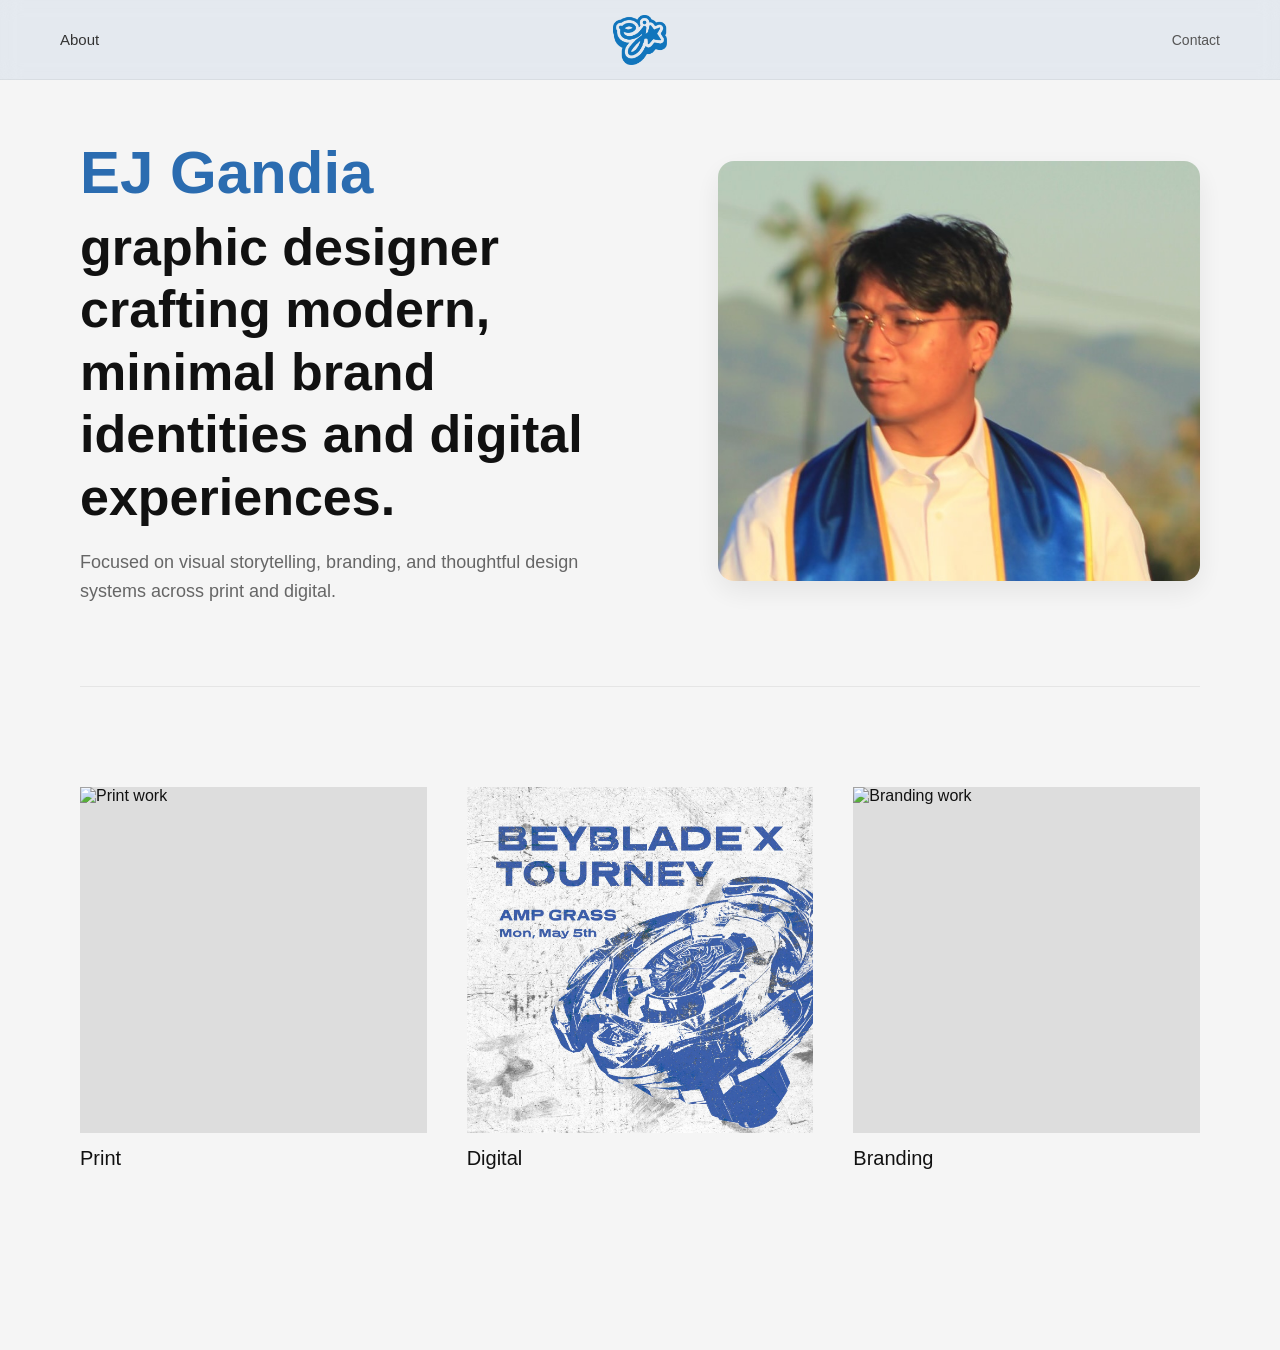
==== index.html @ d2f7ffe6 "Update index.html" ====
<!DOCTYPE html>
<html lang="en">
<head>
  <meta charset="UTF-8" />
  <meta name="viewport" content="width=device-width, initial-scale=1.0"/>
  <title>EJ Gandia</title>
  <link rel="stylesheet" href="styles.css"/>
  <link rel="shortcut icon" type="image/x-icon" href="ejfaviconblue.png">
</head>
<body>

<!-- TOPNAV -->
<header class="topnav">
  <nav class="nav-left">
<a href="about.html">About</a>
  </nav>

  <div class="nav-center">
    <a href="index.html" class="logo-link">
      <img src="images/logo.png" class="logo">
    </a>
  </div>

  <nav class="nav-right">
    <a href="#contact">Contact</a>
  </nav>
</header>

<!-- MAIN GRID -->
<main class="main">

<section class="hero">
  <div class="hero-grid">

    <!-- LEFT: TEXT -->
    <div class="hero-text">
 <h1>
  <span class="hero-name">EJ Gandia</span> graphic designer crafting modern,
  minimal brand identities and digital experiences.
</h1>

      <p>
        Focused on visual storytelling, branding, and thoughtful design systems
        across print and digital.
      </p>
    </div>

    <!-- RIGHT: IMAGE -->
    <div class="hero-image">
      <img src="images/profile.jpg" alt="EJ Gandia portrait">
    </div>

  </div>
</section> <!-- END HERO -->

<section class="categories">

  <div class="category">
    <div class="category-img">
      <img src="images/EJBsns.png" alt="Print work">
    </div>
    <h2>Print</h2>
  </div>

 <div class="category digital">
    <div class="category-img">
      <img src="images/bbxtourney5.jpg" alt="Digital work">
    </div>
    <h2>Digital</h2>
  </div>

  <div class="category">
    <div class="category-img">
      <img src="images/branding.JPG" alt="Branding work">
    </div>
    <h2>Branding</h2>
  </div>

</section>
  

</div>
  
</main>

</body>
</html>
---- styles.css ----
* {
  margin: 0;
  padding: 0;
  box-sizing: border-box;
  font-family: Helvetica, Arial, sans-serif;
}

body {
  background: #f5f5f5;
  color: #111;
}

/* TOP NAV */
.topnav {
  position: fixed;
  top: 0;
  left: 0;
  width: 100%;
  height: 80px;
  padding: 0 60px;

  display: grid;
  grid-template-columns: 1fr auto 1fr;
  align-items: center;

  background: rgba(43, 108, 176, 0.08); /* super light version of your blue */
  backdrop-filter: blur(10px);
  border-bottom: 1px solid rgba(0,0,0,0.05);
  z-index: 1000;
}

/* LEFT */
.nav-left {
  justify-self: start;
}

/* CENTER LOGO */
.nav-center {
  justify-self: center;
}

.logo {
  height: 55px;
}

/* RIGHT */
.nav-right {
  justify-self: end;
}

.nav-left a,
.nav-right a {
  text-decoration: none;
  font-size: 15px;
  font-weight: 500;
  color: #333;
}

.nav-left a:hover,
.nav-right a:hover {
  color: #2b6cb0;
}

/* LOGO */
.logo {
  height: 50px;   /* bigger logo */
  width: auto;
}

.logo-link {
  display: flex;
  align-items: center;
}

/* NAV LINKS */
.nav-right a {
  margin-left: 40px;
  text-decoration: none;
  font-size: 14px;
  color: #555;
  transition: color 0.2s ease;
}

.nav-right a:hover {
  color: #000;
}

/* HERO SECTION */
.hero {
  padding-bottom: 80px;
  border-bottom: 1px solid #e5e5e5;

  opacity: 0;
  transform: translateY(20px);
  animation: fadeIn 0.8s ease forwards;
}

@keyframes fadeIn {
  from { opacity: 0; transform: translateY(10px); }
  to { opacity: 1; transform: translateY(0); }
}

.hero-grid {
  display: grid;
  grid-template-columns: 1.2fr 1fr;
  gap: 60px;
  align-items: center;
}

.hero-inner {
  max-width: 900px;
}

.hero-name {
  display: block;
  font-size: 60px;
  font-weight: 600;
  color: #2b6cb0;
  line-height: 1.1;
  margin-bottom: 10px;
}

/* BIG STATEMENT TEXT */
.hero h1 {
  font-size: 52px;
  font-weight: 700;
  line-height: 1.2;
  margin-bottom: 20px;
}

/* SUPPORTING TEXT */
.hero p {
  font-size: 18px;
  color: #666;
  line-height: 1.6;
  max-width: 500px;
}

/* IMAGE */
.hero-image img {
  width: 100%;
  opacity: 0.95;
  height: 420px;

  object-fit: cover;

  /* 👇 improved framing */
  object-position: 60% 35%;

  border-radius: 16px;
  box-shadow: 0 10px 30px rgba(0,0,0,0.08);
}

.category h2 {
  transition: transform 0.3s ease;
}

.category:hover h2 {
  transform: translateX(6px);
}

.category a {
  text-decoration: none;
  color: inherit;
  display: block;
}

/* MAIN */
.main {
  margin-left: 0;        /* remove sidebar offset */
  padding: 140px 80px 100px;  /* push content below nav */
}

/* =========================
   CATEGORY BLOCKS
   ========================= */

.categories {
  margin: 100px 0 80px;
  display: grid;
  grid-template-columns: repeat(3, 1fr);
  gap: 40px;
}

/* EACH BLOCK */
.category {
  cursor: pointer;
}

/* IMAGE CONTAINER */
.category-img {
  width: 100%;
  aspect-ratio: 1 / 1;
  overflow: hidden;
  background: #ddd;
}

/* DIGITAL THUMBNAIL */
.digital .category-img {
  width: 100%;
  aspect-ratio: 1 / 1;
  overflow: hidden;
  background: #ddd;
}

.digital .category-img img {
  object-fit: cover;
  object-position: center top;
}

/* IMAGE */
.category-img img {
  width: 100%;
  height: 100%;
  object-fit: cover;
  transition: transform 0.5s ease;
}

/* HOVER EFFECT */
.category:hover img {
  transform: scale(1.08);
}

/* TITLE */
.category h2 {
  margin-top: 14px;
  font-size: 20px;
  font-weight: 500;
}

/* GRID (BIG CHANGE) */
.grid {
  display: grid;
  grid-template-columns: repeat(auto-fit, minmax(320px, 1fr));
  gap: 60px 40px; /* more breathing room */
}

/* CARD */
.card {
  cursor: pointer;
}

/* IMAGE */
.img-wrapper {
  width: 100%;
  aspect-ratio: 4 / 3;
  overflow: hidden;
  background: #ddd;
}

.img-wrapper img {
  width: 100%;
  height: 100%;
  object-fit: cover;
  transition: transform 0.4s ease;
}

/* HOVER */
.card:hover img {
  transform: scale(1.06);
}

/* TITLE */
.card h3 {
  margin-top: 14px;
  font-size: 18px;
  font-weight: 500;
  line-height: 1.4;
}

/* --- PROJECT PAGE IMPROVEMENTS --- */

.project-page {
  margin-left: 0;
}

.project-header {
  display: flex;
  justify-content: space-between;
  align-items: flex-start;
  gap: 40px;
  margin-bottom: 40px;
}

.project-header h1 {
  font-size: 40px;
  font-weight: 600;
}

.project-header p {
  max-width: 420px;
  font-size: 16px;
  color: #666;
  line-height: 1.6;
}

.hero-img {
  width: 100%;
  margin: 60px 0;
}

.thumbs {
  display: flex;
  gap: 12px;
  margin-bottom: 40px;
}

.thumbs img {
  width: 90px;
}

.section-title {
  margin-bottom: 25px;
  font-size: 20px;
}

.spread-grid {
  display: grid;
  grid-template-columns: repeat(auto-fit, minmax(220px, 1fr));
  gap: 20px;
}

.spread-grid img {
  width: 100%;
}


/* =========================
   ABOUT PAGE
   ========================= */

.about-page {
  padding-top: 120px;
}

.about-grid {
  display: grid;
  grid-template-columns: 1fr 1.2fr;
  gap: 60px;
  align-items: start;
}

/* IMAGE */
.about-image img {
  width: 100%;
  height: auto;
  border-radius: 16px;
  object-fit: cover;
}

/* TEXT */
.about-text h1 {
  font-size: 48px;
  margin-bottom: 20px;
}

.lead {
  font-size: 20px;
  color: #333;
  margin-bottom: 20px;
  line-height: 1.6;
}

.about-text p {
  font-size: 16px;
  color: #666;
  line-height: 1.7;
  margin-bottom: 16px;
}

/* LIST */
.about-text ul {
  margin-top: 10px;
  padding-left: 18px;
  color: #555;
}

.about-text li {
  margin-bottom: 6px;
}
/* =========================
   MOBILE RESPONSIVENESS
   ========================= */
@media (max-width: 768px) {

  .categories {
  grid-template-columns: 1fr;
  gap: 30px;
}

@media (min-width: 1400px) {
  .hero-image img {
    height: 460px;
    object-position: 60% 35%;
  }
}
  .hero-grid {
  display: grid;
  grid-template-columns: 1.2fr 0.8fr; /* slightly favors text */
  gap: 60px;
  align-items: center;  }

  .hero-text h1 {
    font-size: 36px;
  }

  .hero-image {
    order: -1; /* puts image above text on mobile */
  }

}

@media (max-width: 768px) {
  .about-grid {
    grid-template-columns: 1fr;
  }

  .about-text h1 {
    font-size: 36px;
  }
}
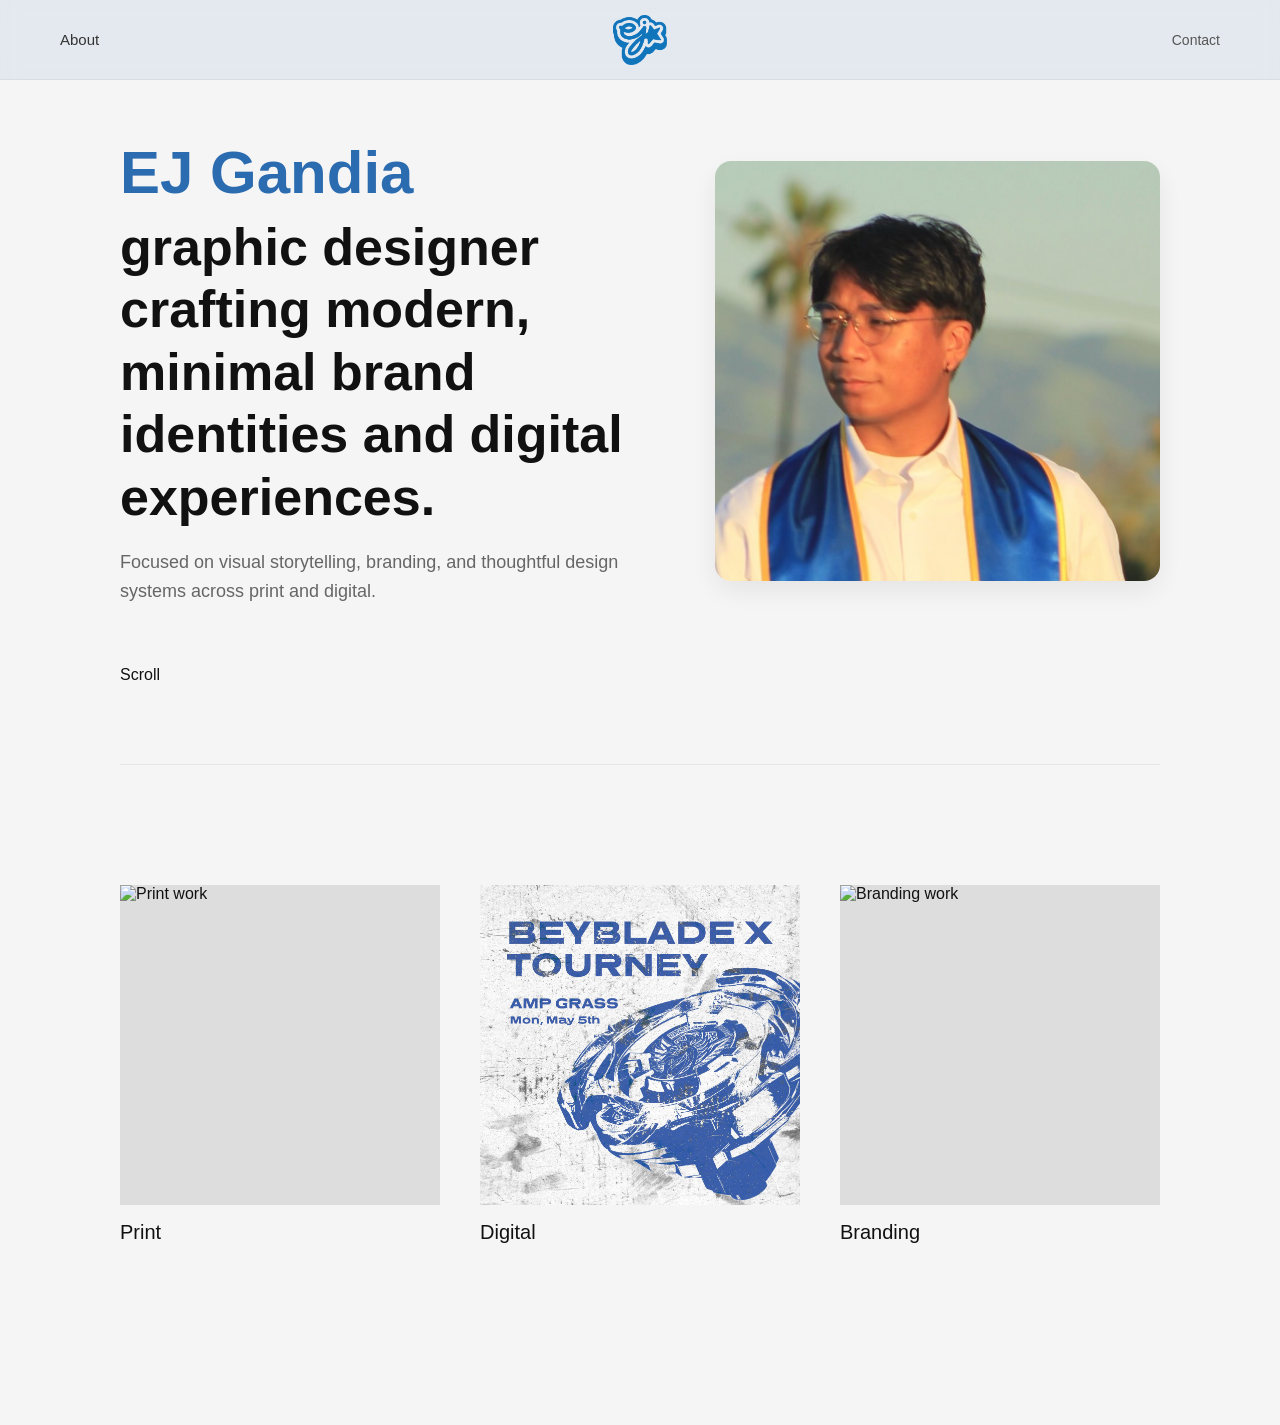
==== commit 740e6943: "Update index.html" ====
--- a/index.html
+++ b/index.html
@@ -22,7 +22,7 @@
   </div>
 
   <nav class="nav-right">
-    <a href="#contact">Contact</a>
+    <a href="contact.html">Contact</a>
   </nav>
 </header>
 
@@ -50,6 +50,11 @@
       <img src="images/profile.jpg" alt="EJ Gandia portrait">
     </div>
 
+<div class="scroll-indicator">
+  <span>Scroll</span>
+  <div class="scroll-line"></div>
+</div>
+    
   </div>
 </section> <!-- END HERO -->
 
--- a/styles.css
+++ b/styles.css
@@ -324,7 +324,58 @@
   width: 100%;
 }
 
-
+h1 {
+  font-size: 48px;
+  font-weight: 700;
+  line-height: 1.2;
+}
+
+h2 {
+  font-size: 28px;
+  font-weight: 600;
+  line-height: 1.3;
+}
+
+h3 {
+  font-size: 18px;
+  font-weight: 500;
+}
+
+p {
+  font-size: 16px;
+  line-height: 1.7;
+  color: #666;
+}
+
+.main {
+  padding: 140px 80px 100px;
+  max-width: 1200px;
+  margin: 0 auto;
+}
+
+.topnav a {
+  transition: color 0.2s ease;
+}
+
+.topnav a:hover {
+  color: #2b6cb0;
+}
+
+:root {
+  --accent: #2b6cb0;
+  --text: #111;
+  --muted: #666;
+  --border: rgba(0,0,0,0.08);
+}
+
+.hero-name,
+.contact-email {
+  color: var(--accent);
+}
+
+section {
+  margin-bottom: 120px;
+}
 /* =========================
    ABOUT PAGE
    ========================= */
@@ -368,6 +419,10 @@
   margin-bottom: 16px;
 }
 
+.about-text h3 {
+  margin-top: 30px;
+}
+
 /* LIST */
 .about-text ul {
   margin-top: 10px;
@@ -378,6 +433,179 @@
 .about-text li {
   margin-bottom: 6px;
 }
+
+h1 {
+  font-size: 48px;
+  font-weight: 700;
+  line-height: 1.2;
+}
+
+h2 {
+  font-size: 28px;
+  font-weight: 600;
+  line-height: 1.3;
+}
+
+h3 {
+  font-size: 18px;
+  font-weight: 500;
+}
+
+p {
+  font-size: 16px;
+  line-height: 1.7;
+  color: #666;
+}
+
+.main {
+  padding: 140px 80px 100px;
+  max-width: 1200px;
+  margin: 0 auto;
+}
+
+.topnav a {
+  transition: color 0.2s ease;
+}
+
+.topnav a:hover {
+  color: #2b6cb0;
+}
+
+:root {
+  --accent: #2b6cb0;
+  --text: #111;
+  --muted: #666;
+  --border: rgba(0,0,0,0.08);
+}
+
+.hero-name,
+.contact-email {
+  color: var(--accent);
+}
+
+section {
+  margin-bottom: 120px;
+}
+
+.about-grid {
+  max-width: 1200px;
+  margin: 0 auto;
+}
+/* =========================
+   CONTACT PAGE
+   ========================= */
+
+.contact-page {
+  padding-top: 140px;
+  text-align: center;
+}
+
+.contact-inner {
+  max-width: 700px;
+  margin: 0 auto;
+}
+
+.contact-page h1 {
+  font-size: 48px;
+  margin-bottom: 20px;
+}
+
+.contact-page p {
+  font-size: 18px;
+  color: #666;
+  line-height: 1.6;
+  margin-bottom: 40px;
+}
+
+/* EMAIL (main action) */
+.contact-email {
+  display: inline-block;
+  font-size: 22px;
+  color: #2b6cb0;
+  text-decoration: none;
+  margin-bottom: 40px;
+  font-weight: 500;
+  transition: opacity 0.2s ease;
+}
+
+.contact-email:hover {
+  opacity: 0.7;
+}
+
+/* SOCIAL LINKS */
+.contact-links {
+  display: flex;
+  justify-content: center;
+  gap: 30px;
+}
+
+.contact-links a {
+  text-decoration: none;
+  color: #555;
+  font-size: 14px;
+  transition: color 0.2s ease;
+}
+
+.contact-links a:hover {
+  color: #000;
+}
+
+h1 {
+  font-size: 48px;
+  font-weight: 700;
+  line-height: 1.2;
+}
+
+h2 {
+  font-size: 28px;
+  font-weight: 600;
+  line-height: 1.3;
+}
+
+h3 {
+  font-size: 18px;
+  font-weight: 500;
+}
+
+p {
+  font-size: 16px;
+  line-height: 1.7;
+  color: #666;
+}
+
+.main {
+  padding: 140px 80px 100px;
+  max-width: 1200px;
+  margin: 0 auto;
+}
+
+.topnav a {
+  transition: color 0.2s ease;
+}
+
+.topnav a:hover {
+  color: #2b6cb0;
+}
+
+:root {
+  --accent: #2b6cb0;
+  --text: #111;
+  --muted: #666;
+  --border: rgba(0,0,0,0.08);
+}
+
+.hero-name,
+.contact-email {
+  color: var(--accent);
+}
+
+section {
+  margin-bottom: 120px;
+}
+
+.contact-page {
+  padding-top: 140px;
+}
 /* =========================
    MOBILE RESPONSIVENESS
    ========================= */
@@ -419,3 +647,14 @@
     font-size: 36px;
   }
 }
+
+@media (max-width: 768px) {
+  .contact-page h1 {
+    font-size: 34px;
+  }
+
+  .contact-links {
+    flex-direction: column;
+    gap: 12px;
+  }
+}
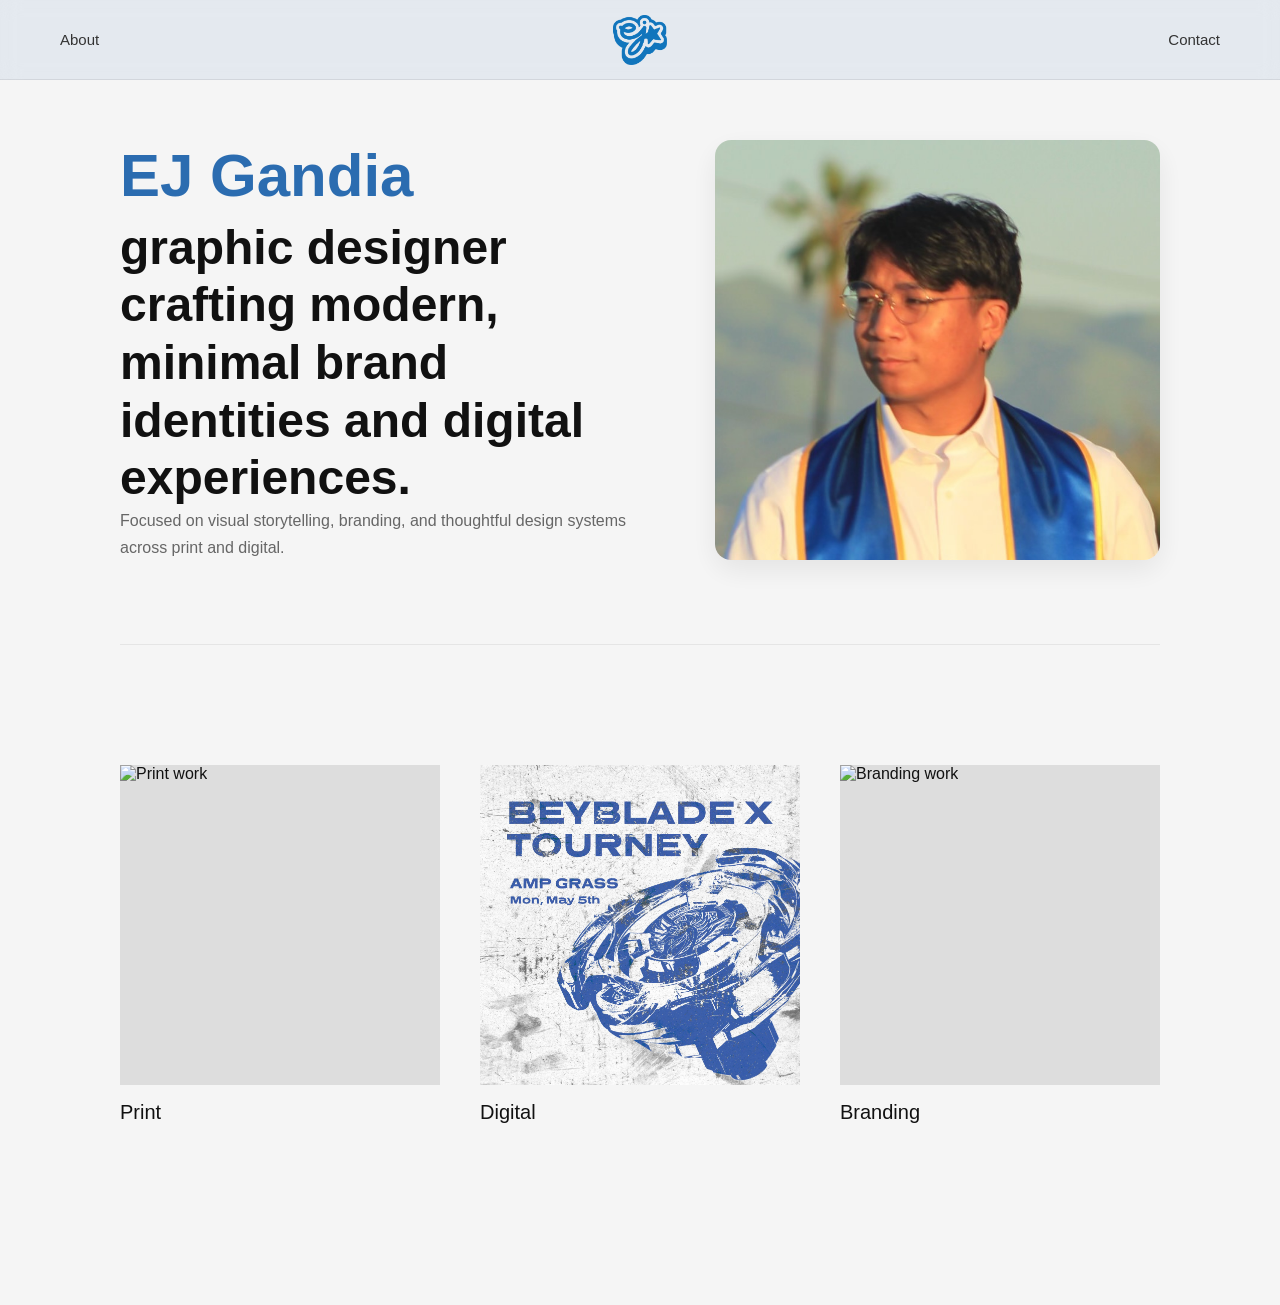
==== commit 844631c0: "Update index.html" ====
--- a/index.html
+++ b/index.html
@@ -4,88 +4,96 @@
   <meta charset="UTF-8" />
   <meta name="viewport" content="width=device-width, initial-scale=1.0"/>
   <title>EJ Gandia</title>
+
   <link rel="stylesheet" href="styles.css"/>
   <link rel="shortcut icon" type="image/x-icon" href="ejfaviconblue.png">
 </head>
+
 <body>
 
-<!-- TOPNAV -->
+<!-- =========================
+     NAVIGATION
+========================= -->
 <header class="topnav">
+
   <nav class="nav-left">
-<a href="about.html">About</a>
+    <a href="about.html">About</a>
   </nav>
 
   <div class="nav-center">
     <a href="index.html" class="logo-link">
-      <img src="images/logo.png" class="logo">
+      <img src="images/logo.png" class="logo" alt="Logo">
     </a>
   </div>
 
   <nav class="nav-right">
     <a href="contact.html">Contact</a>
   </nav>
+
 </header>
 
-<!-- MAIN GRID -->
+<!-- =========================
+     MAIN CONTENT
+========================= -->
 <main class="main">
 
-<section class="hero">
-  <div class="hero-grid">
+  <!-- HERO -->
+  <section class="hero">
 
-    <!-- LEFT: TEXT -->
-    <div class="hero-text">
- <h1>
-  <span class="hero-name">EJ Gandia</span> graphic designer crafting modern,
-  minimal brand identities and digital experiences.
-</h1>
+    <div class="hero-grid">
 
-      <p>
-        Focused on visual storytelling, branding, and thoughtful design systems
-        across print and digital.
-      </p>
+      <!-- TEXT -->
+      <div class="hero-text">
+        <h1>
+          <span class="hero-name">EJ Gandia</span>
+          graphic designer crafting modern, minimal brand identities and digital experiences.
+        </h1>
+
+        <p>
+          Focused on visual storytelling, branding, and thoughtful design systems across print and digital.
+        </p>
+      </div>
+
+      <!-- IMAGE -->
+      <div class="hero-image">
+        <img src="images/profile.jpg" alt="EJ Gandia portrait">
+      </div>
+
     </div>
 
-    <!-- RIGHT: IMAGE -->
-    <div class="hero-image">
-      <img src="images/profile.jpg" alt="EJ Gandia portrait">
+  </section>
+
+  <!-- =========================
+       WORK CATEGORIES
+  ========================= -->
+  <section class="categories">
+
+    <!-- PRINT -->
+    <div class="category">
+      <div class="category-img">
+        <img src="images/EJBsns.png" alt="Print work">
+      </div>
+      <h2>Print</h2>
     </div>
 
-<div class="scroll-indicator">
-  <span>Scroll</span>
-  <div class="scroll-line"></div>
-</div>
-    
-  </div>
-</section> <!-- END HERO -->
+    <!-- DIGITAL -->
+    <div class="category digital">
+      <div class="category-img">
+        <img src="images/bbxtourney5.jpg" alt="Digital work">
+      </div>
+      <h2>Digital</h2>
+    </div>
 
-<section class="categories">
+    <!-- BRANDING -->
+    <div class="category">
+      <div class="category-img">
+        <img src="images/branding.JPG" alt="Branding work">
+      </div>
+      <h2>Branding</h2>
+    </div>
 
-  <div class="category">
-    <div class="category-img">
-      <img src="images/EJBsns.png" alt="Print work">
-    </div>
-    <h2>Print</h2>
-  </div>
+  </section>
 
- <div class="category digital">
-    <div class="category-img">
-      <img src="images/bbxtourney5.jpg" alt="Digital work">
-    </div>
-    <h2>Digital</h2>
-  </div>
-
-  <div class="category">
-    <div class="category-img">
-      <img src="images/branding.JPG" alt="Branding work">
-    </div>
-    <h2>Branding</h2>
-  </div>
-
-</section>
-  
-
-</div>
-  
 </main>
 
 </body>
--- a/styles.css
+++ b/styles.css
@@ -1,3 +1,7 @@
+/* =========================
+   BASE RESET + VARIABLES
+   ========================= */
+
 * {
   margin: 0;
   padding: 0;
@@ -5,12 +9,49 @@
   font-family: Helvetica, Arial, sans-serif;
 }
 
+:root {
+  --accent: #2b6cb0;
+  --text: #111;
+  --muted: #666;
+  --border: rgba(0,0,0,0.08);
+}
+
 body {
   background: #f5f5f5;
-  color: #111;
-}
-
-/* TOP NAV */
+  color: var(--text);
+}
+
+/* =========================
+   TYPOGRAPHY SYSTEM
+   ========================= */
+
+h1 {
+  font-size: 48px;
+  font-weight: 700;
+  line-height: 1.2;
+}
+
+h2 {
+  font-size: 28px;
+  font-weight: 600;
+  line-height: 1.3;
+}
+
+h3 {
+  font-size: 18px;
+  font-weight: 500;
+}
+
+p {
+  font-size: 16px;
+  line-height: 1.7;
+  color: var(--muted);
+}
+
+/* =========================
+   NAVIGATION
+   ========================= */
+
 .topnav {
   position: fixed;
   top: 0;
@@ -23,47 +64,43 @@
   grid-template-columns: 1fr auto 1fr;
   align-items: center;
 
-  background: rgba(43, 108, 176, 0.08); /* super light version of your blue */
+  background: rgba(43, 108, 176, 0.08);
   backdrop-filter: blur(10px);
-  border-bottom: 1px solid rgba(0,0,0,0.05);
+  border-bottom: 1px solid var(--border);
   z-index: 1000;
 }
 
-/* LEFT */
 .nav-left {
   justify-self: start;
 }
 
-/* CENTER LOGO */
 .nav-center {
   justify-self: center;
 }
 
-.logo {
-  height: 55px;
-}
-
-/* RIGHT */
 .nav-right {
   justify-self: end;
 }
 
-.nav-left a,
-.nav-right a {
+.topnav a {
   text-decoration: none;
   font-size: 15px;
   font-weight: 500;
   color: #333;
-}
-
-.nav-left a:hover,
-.nav-right a:hover {
-  color: #2b6cb0;
+  transition: color 0.2s ease;
+}
+
+.topnav a:hover {
+  color: var(--accent);
+}
+
+.nav-right a {
+  margin-left: 40px;
 }
 
 /* LOGO */
 .logo {
-  height: 50px;   /* bigger logo */
+  height: 50px;
   width: auto;
 }
 
@@ -72,20 +109,24 @@
   align-items: center;
 }
 
-/* NAV LINKS */
-.nav-right a {
-  margin-left: 40px;
-  text-decoration: none;
-  font-size: 14px;
-  color: #555;
-  transition: color 0.2s ease;
-}
-
-.nav-right a:hover {
-  color: #000;
-}
-
-/* HERO SECTION */
+/* =========================
+   LAYOUT SYSTEM
+   ========================= */
+
+.main {
+  padding: 140px 80px 100px;
+  max-width: 1200px;
+  margin: 0 auto;
+}
+
+section {
+  margin-bottom: 120px;
+}
+
+/* =========================
+   HERO SECTION
+   ========================= */
+
 .hero {
   padding-bottom: 80px;
   border-bottom: 1px solid #e5e5e5;
@@ -107,72 +148,30 @@
   align-items: center;
 }
 
-.hero-inner {
-  max-width: 900px;
-}
-
 .hero-name {
   display: block;
   font-size: 60px;
   font-weight: 600;
-  color: #2b6cb0;
+  color: var(--accent);
   line-height: 1.1;
   margin-bottom: 10px;
 }
 
-/* BIG STATEMENT TEXT */
-.hero h1 {
-  font-size: 52px;
-  font-weight: 700;
-  line-height: 1.2;
-  margin-bottom: 20px;
-}
-
-/* SUPPORTING TEXT */
-.hero p {
-  font-size: 18px;
-  color: #666;
-  line-height: 1.6;
-  max-width: 500px;
-}
-
-/* IMAGE */
+/* HERO IMAGE */
 .hero-image img {
   width: 100%;
+  height: 420px;
   opacity: 0.95;
-  height: 420px;
 
   object-fit: cover;
-
-  /* 👇 improved framing */
-  object-position: 60% 35%;
+  object-position: 50% 50%;
 
   border-radius: 16px;
   box-shadow: 0 10px 30px rgba(0,0,0,0.08);
 }
 
-.category h2 {
-  transition: transform 0.3s ease;
-}
-
-.category:hover h2 {
-  transform: translateX(6px);
-}
-
-.category a {
-  text-decoration: none;
-  color: inherit;
-  display: block;
-}
-
-/* MAIN */
-.main {
-  margin-left: 0;        /* remove sidebar offset */
-  padding: 140px 80px 100px;  /* push content below nav */
-}
-
-/* =========================
-   CATEGORY BLOCKS
+/* =========================
+   CATEGORIES
    ========================= */
 
 .categories {
@@ -182,12 +181,16 @@
   gap: 40px;
 }
 
-/* EACH BLOCK */
 .category {
   cursor: pointer;
 }
 
-/* IMAGE CONTAINER */
+.category a {
+  text-decoration: none;
+  color: inherit;
+  display: block;
+}
+
 .category-img {
   width: 100%;
   aspect-ratio: 1 / 1;
@@ -195,20 +198,6 @@
   background: #ddd;
 }
 
-/* DIGITAL THUMBNAIL */
-.digital .category-img {
-  width: 100%;
-  aspect-ratio: 1 / 1;
-  overflow: hidden;
-  background: #ddd;
-}
-
-.digital .category-img img {
-  object-fit: cover;
-  object-position: center top;
-}
-
-/* IMAGE */
 .category-img img {
   width: 100%;
   height: 100%;
@@ -216,31 +205,41 @@
   transition: transform 0.5s ease;
 }
 
-/* HOVER EFFECT */
 .category:hover img {
   transform: scale(1.08);
 }
 
-/* TITLE */
 .category h2 {
   margin-top: 14px;
   font-size: 20px;
   font-weight: 500;
-}
-
-/* GRID (BIG CHANGE) */
+  transition: transform 0.3s ease;
+}
+
+.category:hover h2 {
+  transform: translateX(6px);
+}
+
+/* DIGITAL OVERRIDE */
+.digital .category-img img {
+  object-fit: cover;
+  object-position: center top;
+}
+
+/* =========================
+   PROJECT GRID
+   ========================= */
+
 .grid {
   display: grid;
   grid-template-columns: repeat(auto-fit, minmax(320px, 1fr));
-  gap: 60px 40px; /* more breathing room */
-}
-
-/* CARD */
+  gap: 60px 40px;
+}
+
 .card {
   cursor: pointer;
 }
 
-/* IMAGE */
 .img-wrapper {
   width: 100%;
   aspect-ratio: 4 / 3;
@@ -255,12 +254,10 @@
   transition: transform 0.4s ease;
 }
 
-/* HOVER */
 .card:hover img {
   transform: scale(1.06);
 }
 
-/* TITLE */
 .card h3 {
   margin-top: 14px;
   font-size: 18px;
@@ -268,114 +265,6 @@
   line-height: 1.4;
 }
 
-/* --- PROJECT PAGE IMPROVEMENTS --- */
-
-.project-page {
-  margin-left: 0;
-}
-
-.project-header {
-  display: flex;
-  justify-content: space-between;
-  align-items: flex-start;
-  gap: 40px;
-  margin-bottom: 40px;
-}
-
-.project-header h1 {
-  font-size: 40px;
-  font-weight: 600;
-}
-
-.project-header p {
-  max-width: 420px;
-  font-size: 16px;
-  color: #666;
-  line-height: 1.6;
-}
-
-.hero-img {
-  width: 100%;
-  margin: 60px 0;
-}
-
-.thumbs {
-  display: flex;
-  gap: 12px;
-  margin-bottom: 40px;
-}
-
-.thumbs img {
-  width: 90px;
-}
-
-.section-title {
-  margin-bottom: 25px;
-  font-size: 20px;
-}
-
-.spread-grid {
-  display: grid;
-  grid-template-columns: repeat(auto-fit, minmax(220px, 1fr));
-  gap: 20px;
-}
-
-.spread-grid img {
-  width: 100%;
-}
-
-h1 {
-  font-size: 48px;
-  font-weight: 700;
-  line-height: 1.2;
-}
-
-h2 {
-  font-size: 28px;
-  font-weight: 600;
-  line-height: 1.3;
-}
-
-h3 {
-  font-size: 18px;
-  font-weight: 500;
-}
-
-p {
-  font-size: 16px;
-  line-height: 1.7;
-  color: #666;
-}
-
-.main {
-  padding: 140px 80px 100px;
-  max-width: 1200px;
-  margin: 0 auto;
-}
-
-.topnav a {
-  transition: color 0.2s ease;
-}
-
-.topnav a:hover {
-  color: #2b6cb0;
-}
-
-:root {
-  --accent: #2b6cb0;
-  --text: #111;
-  --muted: #666;
-  --border: rgba(0,0,0,0.08);
-}
-
-.hero-name,
-.contact-email {
-  color: var(--accent);
-}
-
-section {
-  margin-bottom: 120px;
-}
 /* =========================
    ABOUT PAGE
    ========================= */
@@ -389,17 +278,16 @@
   grid-template-columns: 1fr 1.2fr;
   gap: 60px;
   align-items: start;
-}
-
-/* IMAGE */
+  max-width: 1200px;
+  margin: 0 auto;
+}
+
 .about-image img {
   width: 100%;
-  height: auto;
   border-radius: 16px;
   object-fit: cover;
 }
 
-/* TEXT */
 .about-text h1 {
   font-size: 48px;
   margin-bottom: 20px;
@@ -413,9 +301,6 @@
 }
 
 .about-text p {
-  font-size: 16px;
-  color: #666;
-  line-height: 1.7;
   margin-bottom: 16px;
 }
 
@@ -423,9 +308,7 @@
   margin-top: 30px;
 }
 
-/* LIST */
 .about-text ul {
-  margin-top: 10px;
   padding-left: 18px;
   color: #555;
 }
@@ -434,63 +317,6 @@
   margin-bottom: 6px;
 }
 
-h1 {
-  font-size: 48px;
-  font-weight: 700;
-  line-height: 1.2;
-}
-
-h2 {
-  font-size: 28px;
-  font-weight: 600;
-  line-height: 1.3;
-}
-
-h3 {
-  font-size: 18px;
-  font-weight: 500;
-}
-
-p {
-  font-size: 16px;
-  line-height: 1.7;
-  color: #666;
-}
-
-.main {
-  padding: 140px 80px 100px;
-  max-width: 1200px;
-  margin: 0 auto;
-}
-
-.topnav a {
-  transition: color 0.2s ease;
-}
-
-.topnav a:hover {
-  color: #2b6cb0;
-}
-
-:root {
-  --accent: #2b6cb0;
-  --text: #111;
-  --muted: #666;
-  --border: rgba(0,0,0,0.08);
-}
-
-.hero-name,
-.contact-email {
-  color: var(--accent);
-}
-
-section {
-  margin-bottom: 120px;
-}
-
-.about-grid {
-  max-width: 1200px;
-  margin: 0 auto;
-}
 /* =========================
    CONTACT PAGE
    ========================= */
@@ -505,23 +331,10 @@
   margin: 0 auto;
 }
 
-.contact-page h1 {
-  font-size: 48px;
-  margin-bottom: 20px;
-}
-
-.contact-page p {
-  font-size: 18px;
-  color: #666;
-  line-height: 1.6;
-  margin-bottom: 40px;
-}
-
-/* EMAIL (main action) */
 .contact-email {
   display: inline-block;
   font-size: 22px;
-  color: #2b6cb0;
+  color: var(--accent);
   text-decoration: none;
   margin-bottom: 40px;
   font-weight: 500;
@@ -532,7 +345,6 @@
   opacity: 0.7;
 }
 
-/* SOCIAL LINKS */
 .contact-links {
   display: flex;
   justify-content: center;
@@ -543,77 +355,51 @@
   text-decoration: none;
   color: #555;
   font-size: 14px;
-  transition: color 0.2s ease;
 }
 
 .contact-links a:hover {
   color: #000;
 }
 
-h1 {
-  font-size: 48px;
-  font-weight: 700;
-  line-height: 1.2;
-}
-
-h2 {
-  font-size: 28px;
-  font-weight: 600;
-  line-height: 1.3;
-}
-
-h3 {
-  font-size: 18px;
-  font-weight: 500;
-}
-
-p {
-  font-size: 16px;
-  line-height: 1.7;
-  color: #666;
-}
-
-.main {
-  padding: 140px 80px 100px;
-  max-width: 1200px;
-  margin: 0 auto;
-}
-
-.topnav a {
-  transition: color 0.2s ease;
-}
-
-.topnav a:hover {
-  color: #2b6cb0;
-}
-
-:root {
-  --accent: #2b6cb0;
-  --text: #111;
-  --muted: #666;
-  --border: rgba(0,0,0,0.08);
-}
-
-.hero-name,
-.contact-email {
-  color: var(--accent);
-}
-
-section {
-  margin-bottom: 120px;
-}
-
-.contact-page {
-  padding-top: 140px;
-}
-/* =========================
-   MOBILE RESPONSIVENESS
-   ========================= */
+/* =========================
+   RESPONSIVE SYSTEM
+   ========================= */
+
 @media (max-width: 768px) {
 
+  .hero-grid {
+    grid-template-columns: 1fr;
+    gap: 40px;
+  }
+
+  .hero-text h1 {
+    font-size: 36px;
+  }
+
+  .hero-image {
+    order: -1;
+  }
+
   .categories {
-  grid-template-columns: 1fr;
-  gap: 30px;
+    grid-template-columns: 1fr;
+  }
+
+  .about-grid {
+    grid-template-columns: 1fr;
+  }
+
+  .about-text h1 {
+    font-size: 36px;
+  }
+
+  .contact-page h1 {
+    font-size: 34px;
+  }
+
+  .contact-links {
+    flex-direction: column;
+    gap: 12px;
+  }
 }
 
 @media (min-width: 1400px) {
@@ -622,39 +408,3 @@
     object-position: 60% 35%;
   }
 }
-  .hero-grid {
-  display: grid;
-  grid-template-columns: 1.2fr 0.8fr; /* slightly favors text */
-  gap: 60px;
-  align-items: center;  }
-
-  .hero-text h1 {
-    font-size: 36px;
-  }
-
-  .hero-image {
-    order: -1; /* puts image above text on mobile */
-  }
-
-}
-
-@media (max-width: 768px) {
-  .about-grid {
-    grid-template-columns: 1fr;
-  }
-
-  .about-text h1 {
-    font-size: 36px;
-  }
-}
-
-@media (max-width: 768px) {
-  .contact-page h1 {
-    font-size: 34px;
-  }
-
-  .contact-links {
-    flex-direction: column;
-    gap: 12px;
-  }
-}
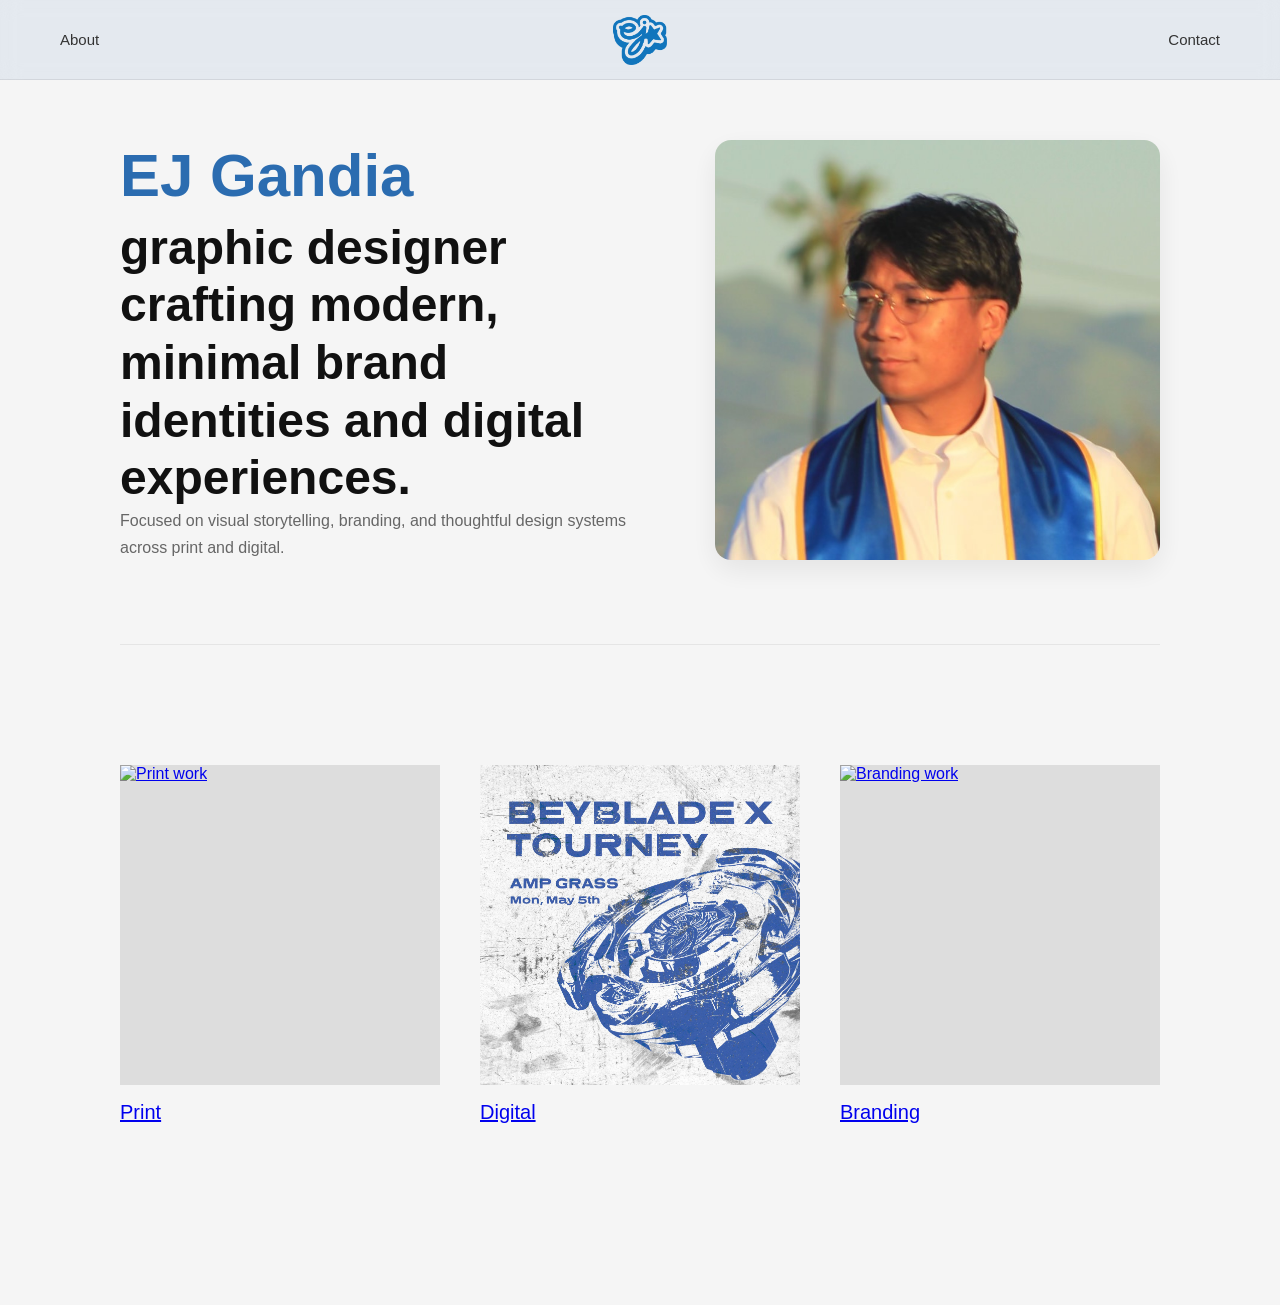
==== commit 9be0acbd: "Update index.html" ====
--- a/index.html
+++ b/index.html
@@ -66,33 +66,33 @@
   <!-- =========================
        WORK CATEGORIES
   ========================= -->
-  <section class="categories">
+<section class="categories">
 
-    <!-- PRINT -->
-    <div class="category">
-      <div class="category-img">
-        <img src="images/EJBsns.png" alt="Print work">
-      </div>
-      <h2>Print</h2>
+  <!-- PRINT -->
+  <a href="print.html" class="category">
+    <div class="category-img">
+      <img src="images/EJBsns.png" alt="Print work">
     </div>
+    <h2>Print</h2>
+  </a>
 
-    <!-- DIGITAL -->
-    <div class="category digital">
-      <div class="category-img">
-        <img src="images/bbxtourney5.jpg" alt="Digital work">
-      </div>
-      <h2>Digital</h2>
+  <!-- DIGITAL -->
+  <a href="digital.html" class="category digital">
+    <div class="category-img">
+      <img src="images/bbxtourney5.jpg" alt="Digital work">
     </div>
+    <h2>Digital</h2>
+  </a>
 
-    <!-- BRANDING -->
-    <div class="category">
-      <div class="category-img">
-        <img src="images/branding.JPG" alt="Branding work">
-      </div>
-      <h2>Branding</h2>
+  <!-- BRANDING -->
+  <a href="branding.html" class="category">
+    <div class="category-img">
+      <img src="images/branding.JPG" alt="Branding work">
     </div>
+    <h2>Branding</h2>
+  </a>
 
-  </section>
+</section>
 
 </main>
 
--- a/styles.css
+++ b/styles.css
@@ -362,6 +362,69 @@
 }
 
 /* =========================
+   PAGE HEADER
+========================= */
+
+.page-header {
+  margin-bottom: 80px;
+  max-width: 700px;
+}
+
+.page-header h1 {
+  font-size: 48px;
+  margin-bottom: 10px;
+}
+
+.page-header p {
+  font-size: 16px;
+  line-height: 1.6;
+  color: #666;
+}
+
+/* =========================
+   PROJECT GRIDS
+========================= */
+
+.project-grid {
+  display: grid;
+  grid-template-columns: repeat(2, 1fr);
+  gap: 40px;
+  margin-bottom: 80px;
+}
+
+/* SMALL GRID */
+.project-grid.small {
+  grid-template-columns: repeat(3, 1fr);
+  gap: 30px;
+}
+
+/* =========================
+   PROJECT CARD
+========================= */
+
+.project-card img {
+  width: 100%;
+  border-radius: 12px;
+  object-fit: cover;
+  transition: transform 0.4s ease;
+}
+
+.project-card:hover img {
+  transform: scale(1.03);
+}
+
+.project-card h3 {
+  margin-top: 12px;
+  font-size: 18px;
+}
+
+.project-card p {
+  font-size: 14px;
+  color: #666;
+  margin-top: 6px;
+}
+
+/* =========================
    RESPONSIVE SYSTEM
    ========================= */
 
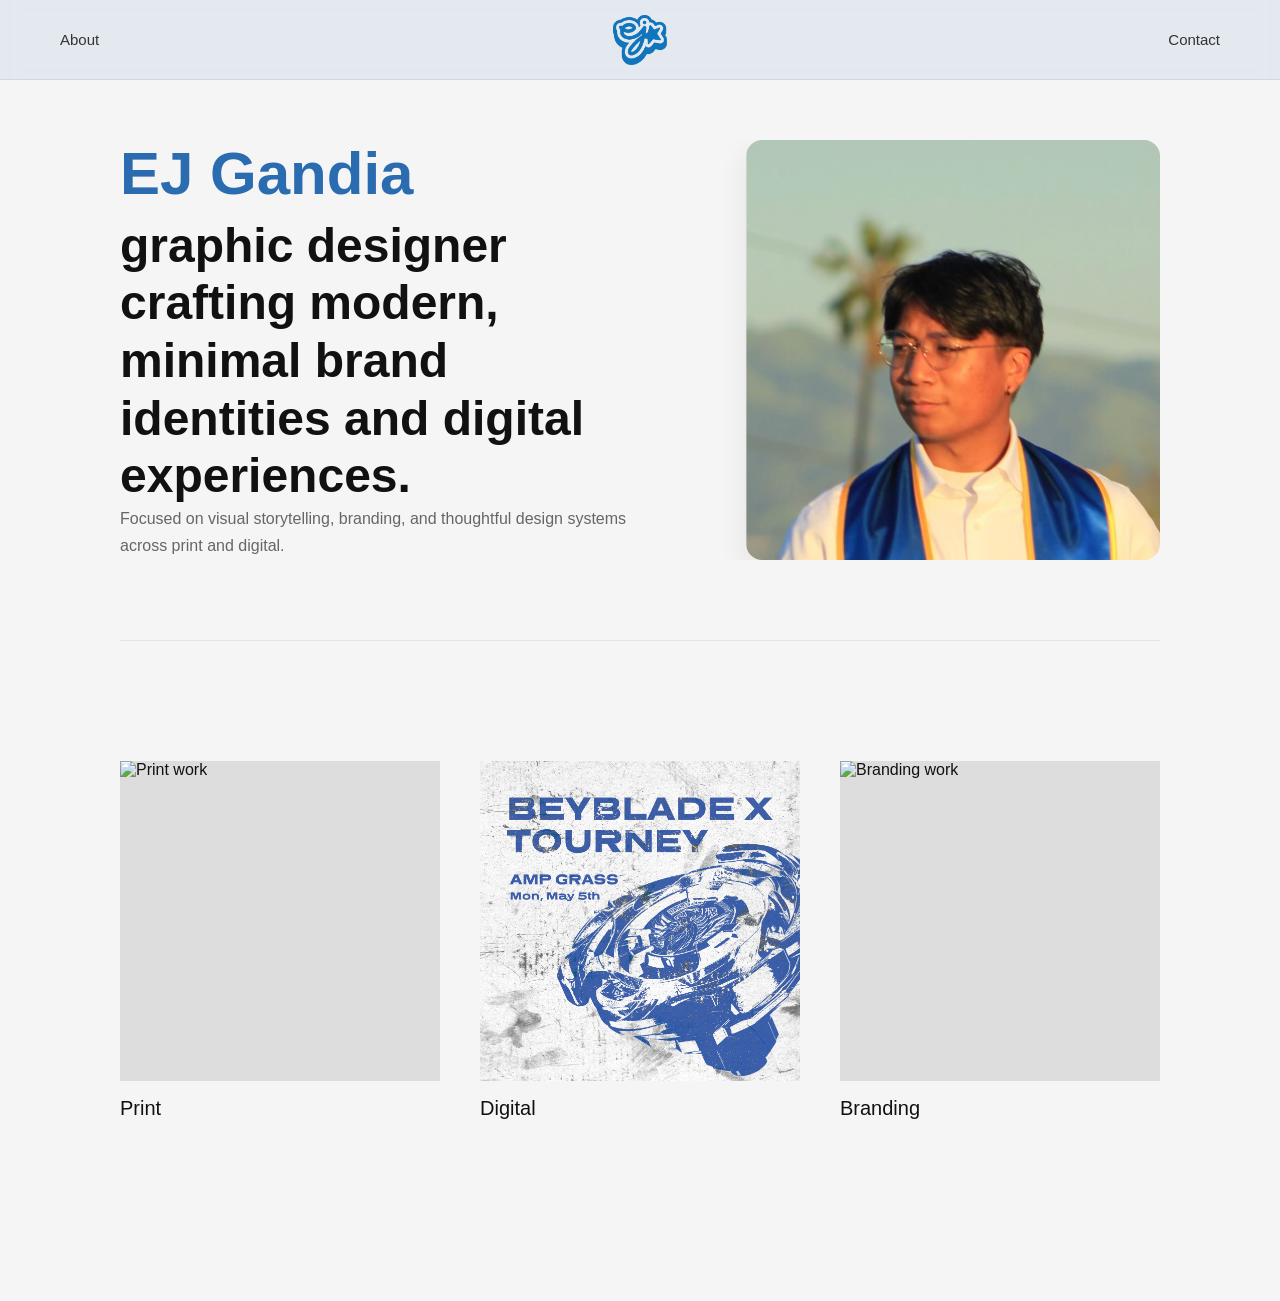
==== commit 57f26088: "Update index.html" ====
--- a/index.html
+++ b/index.html
@@ -56,7 +56,7 @@
 
       <!-- IMAGE -->
       <div class="hero-image">
-        <img src="images/profile.jpg" alt="EJ Gandia portrait">
+        <img src="images/profile1.jpg" alt="EJ Gandia portrait">
       </div>
 
     </div>
--- a/styles.css
+++ b/styles.css
@@ -22,6 +22,39 @@
 }
 
 /* =========================
+   GLOBAL LINK RESET (IMPORTANT)
+   ========================= */
+
+a {
+  text-decoration: none;
+  color: inherit;
+}
+
+/* =========================
+   CATEGORY LINKS (FIXED)
+   ========================= */
+
+.category a {
+  display: block;
+  color: #111;
+  text-decoration: none;
+}
+
+/* Force ALL link states to behave consistently */
+.category a:link,
+.category a:visited,
+.category a:hover,
+.category a:active {
+  color: #111;
+  text-decoration: none;
+}
+
+/* Optional: subtle hover interaction (recommended) */
+.category a:hover {
+  color: var(--accent);
+}
+
+/* =========================
    TYPOGRAPHY SYSTEM
    ========================= */
 
@@ -83,7 +116,6 @@
 }
 
 .topnav a {
-  text-decoration: none;
   font-size: 15px;
   font-weight: 500;
   color: #333;
@@ -158,14 +190,20 @@
 }
 
 /* HERO IMAGE */
+.hero-image {
+  position: relative;
+  overflow: hidden;
+  border-radius: 16px;
+  height: 420px;
+}
+
 .hero-image img {
   width: 100%;
   height: 420px;
-  opacity: 0.95;
 
   object-fit: cover;
-  object-position: 50% 50%;
-
+
+  transform: translateX(7%);
   border-radius: 16px;
   box-shadow: 0 10px 30px rgba(0,0,0,0.08);
 }
@@ -185,12 +223,6 @@
   cursor: pointer;
 }
 
-.category a {
-  text-decoration: none;
-  color: inherit;
-  display: block;
-}
-
 .category-img {
   width: 100%;
   aspect-ratio: 1 / 1;
@@ -266,104 +298,8 @@
 }
 
 /* =========================
-   ABOUT PAGE
-   ========================= */
-
-.about-page {
-  padding-top: 120px;
-}
-
-.about-grid {
-  display: grid;
-  grid-template-columns: 1fr 1.2fr;
-  gap: 60px;
-  align-items: start;
-  max-width: 1200px;
-  margin: 0 auto;
-}
-
-.about-image img {
-  width: 100%;
-  border-radius: 16px;
-  object-fit: cover;
-}
-
-.about-text h1 {
-  font-size: 48px;
-  margin-bottom: 20px;
-}
-
-.lead {
-  font-size: 20px;
-  color: #333;
-  margin-bottom: 20px;
-  line-height: 1.6;
-}
-
-.about-text p {
-  margin-bottom: 16px;
-}
-
-.about-text h3 {
-  margin-top: 30px;
-}
-
-.about-text ul {
-  padding-left: 18px;
-  color: #555;
-}
-
-.about-text li {
-  margin-bottom: 6px;
-}
-
-/* =========================
-   CONTACT PAGE
-   ========================= */
-
-.contact-page {
-  padding-top: 140px;
-  text-align: center;
-}
-
-.contact-inner {
-  max-width: 700px;
-  margin: 0 auto;
-}
-
-.contact-email {
-  display: inline-block;
-  font-size: 22px;
-  color: var(--accent);
-  text-decoration: none;
-  margin-bottom: 40px;
-  font-weight: 500;
-  transition: opacity 0.2s ease;
-}
-
-.contact-email:hover {
-  opacity: 0.7;
-}
-
-.contact-links {
-  display: flex;
-  justify-content: center;
-  gap: 30px;
-}
-
-.contact-links a {
-  text-decoration: none;
-  color: #555;
-  font-size: 14px;
-}
-
-.contact-links a:hover {
-  color: #000;
-}
-
-/* =========================
    PAGE HEADER
-========================= */
+   ========================= */
 
 .page-header {
   margin-bottom: 80px;
@@ -381,9 +317,10 @@
   color: #666;
 }
 
+
 /* =========================
    PROJECT GRIDS
-========================= */
+   ========================= */
 
 .project-grid {
   display: grid;
@@ -392,36 +329,142 @@
   margin-bottom: 80px;
 }
 
-/* SMALL GRID */
 .project-grid.small {
   grid-template-columns: repeat(3, 1fr);
   gap: 30px;
 }
 
 /* =========================
-   PROJECT CARD
-========================= */
-
+   PROJECT CARD (BASE SYSTEM)
+   ========================= */
+
+.project-card {
+  display: flex;
+  flex-direction: column;
+  cursor: pointer;
+}
+
+/* IMAGE BASE RULE (ALL CARDS) */
 .project-card img {
   width: 100%;
   border-radius: 12px;
   object-fit: cover;
   transition: transform 0.4s ease;
-}
-
+  display: block;
+}
+
+/* HOVER */
 .project-card:hover img {
-  transform: scale(1.03);
-}
-
+  transform: scale(1.04);
+}
+
+/* TEXT BASE */
 .project-card h3 {
   margin-top: 12px;
   font-size: 18px;
+  font-weight: 500;
 }
 
 .project-card p {
   font-size: 14px;
   color: #666;
   margin-top: 6px;
+  line-height: 1.5;
+}
+
+/* =========================
+   SIZE SYSTEM (IMPORTANT FIX)
+   ========================= */
+
+/* LARGE PROJECTS (top featured grid) */
+.project-grid:not(.small) .project-card img {
+  height: 340px;
+  object-position: center;
+}
+
+/* SMALL PROJECTS (bottom grid) */
+.project-grid.small .project-card img {
+  height: 220px;
+  object-position: center;
+}
+
+/* =========================
+   OPTIONAL POLISH
+   ========================= */
+
+/* prevents layout shift when images load */
+.project-card img {
+  background: #eaeaea;
+}
+
+/* keeps text spacing consistent */
+.project-card {
+  gap: 6px;
+}
+
+/* =========================
+   ABOUT PAGE FIX (CLEAN LAYOUT)
+   ========================= */
+
+.about-page {
+  padding-top: 140px;
+}
+
+.about-grid {
+  display: grid;
+  grid-template-columns: 1fr 1.2fr;
+  gap: 60px;
+  align-items: center;
+  max-width: 1100px;
+  margin: 0 auto;
+}
+
+/* IMAGE FIX */
+.about-image {
+  width: 100%;
+  display: flex;
+  justify-content: flex-end; /* helps align it like your hero */
+}
+
+.about-image img {
+  width: 100%;
+  max-width: 420px;   /* 👈 THIS is what stops it from being huge */
+  height: auto;
+  border-radius: 16px;
+  object-fit: cover;
+  box-shadow: 0 10px 30px rgba(0,0,0,0.08);
+}
+
+/* TEXT */
+.about-text h1 {
+  font-size: 48px;
+  margin-bottom: 20px;
+}
+
+.about-text .lead {
+  font-size: 20px;
+  color: #333;
+  line-height: 1.6;
+  margin-bottom: 20px;
+}
+
+/* MOBILE */
+@media (max-width: 768px) {
+  .about-grid {
+    grid-template-columns: 1fr;
+  }
+
+  .about-image {
+    justify-content: center;
+  }
+
+  .about-image img {
+    max-width: 100%;
+  }
+
+  .about-text h1 {
+    font-size: 36px;
+  }
 }
 
 /* =========================
@@ -447,21 +490,12 @@
     grid-template-columns: 1fr;
   }
 
-  .about-grid {
+  .project-grid {
     grid-template-columns: 1fr;
   }
 
-  .about-text h1 {
-    font-size: 36px;
-  }
-
-  .contact-page h1 {
-    font-size: 34px;
-  }
-
-  .contact-links {
-    flex-direction: column;
-    gap: 12px;
+  .project-grid.small {
+    grid-template-columns: 1fr;
   }
 }
 
@@ -471,3 +505,70 @@
     object-position: 60% 35%;
   }
 }
+
+/* =========================
+   LIGHTBOX CAROUSEL
+   ========================= */
+
+.lightbox {
+  position: fixed;
+  inset: 0;
+  background: rgba(0,0,0,0.92);
+  display: flex;
+  justify-content: center;
+  align-items: center;
+  z-index: 9999;
+}
+
+.lightbox.hidden {
+  display: none;
+}
+
+.lightbox-img {
+  max-width: 90%;
+  max-height: 85vh;
+  object-fit: contain;
+  border-radius: 8px;
+}
+
+/* CLOSE BUTTON */
+.lightbox-close {
+  position: absolute;
+  top: 20px;
+  right: 30px;
+  font-size: 34px;
+  color: white;
+  cursor: pointer;
+}
+
+/* ARROWS */
+.lightbox-prev,
+.lightbox-next {
+  position: absolute;
+  top: 50%;
+  transform: translateY(-50%);
+  font-size: 40px;
+  background: none;
+  border: none;
+  color: white;
+  cursor: pointer;
+  padding: 10px;
+}
+
+.lightbox-prev { left: 20px; }
+.lightbox-next { right: 20px; }
+
+/* PROJECT CARDS (clickable feel) */
+.project-card {
+  cursor: pointer;
+}
+
+.project-card img {
+  width: 100%;
+  border-radius: 12px;
+  transition: transform 0.3s ease;
+}
+
+.project-card:hover img {
+  transform: scale(1.03);
+}
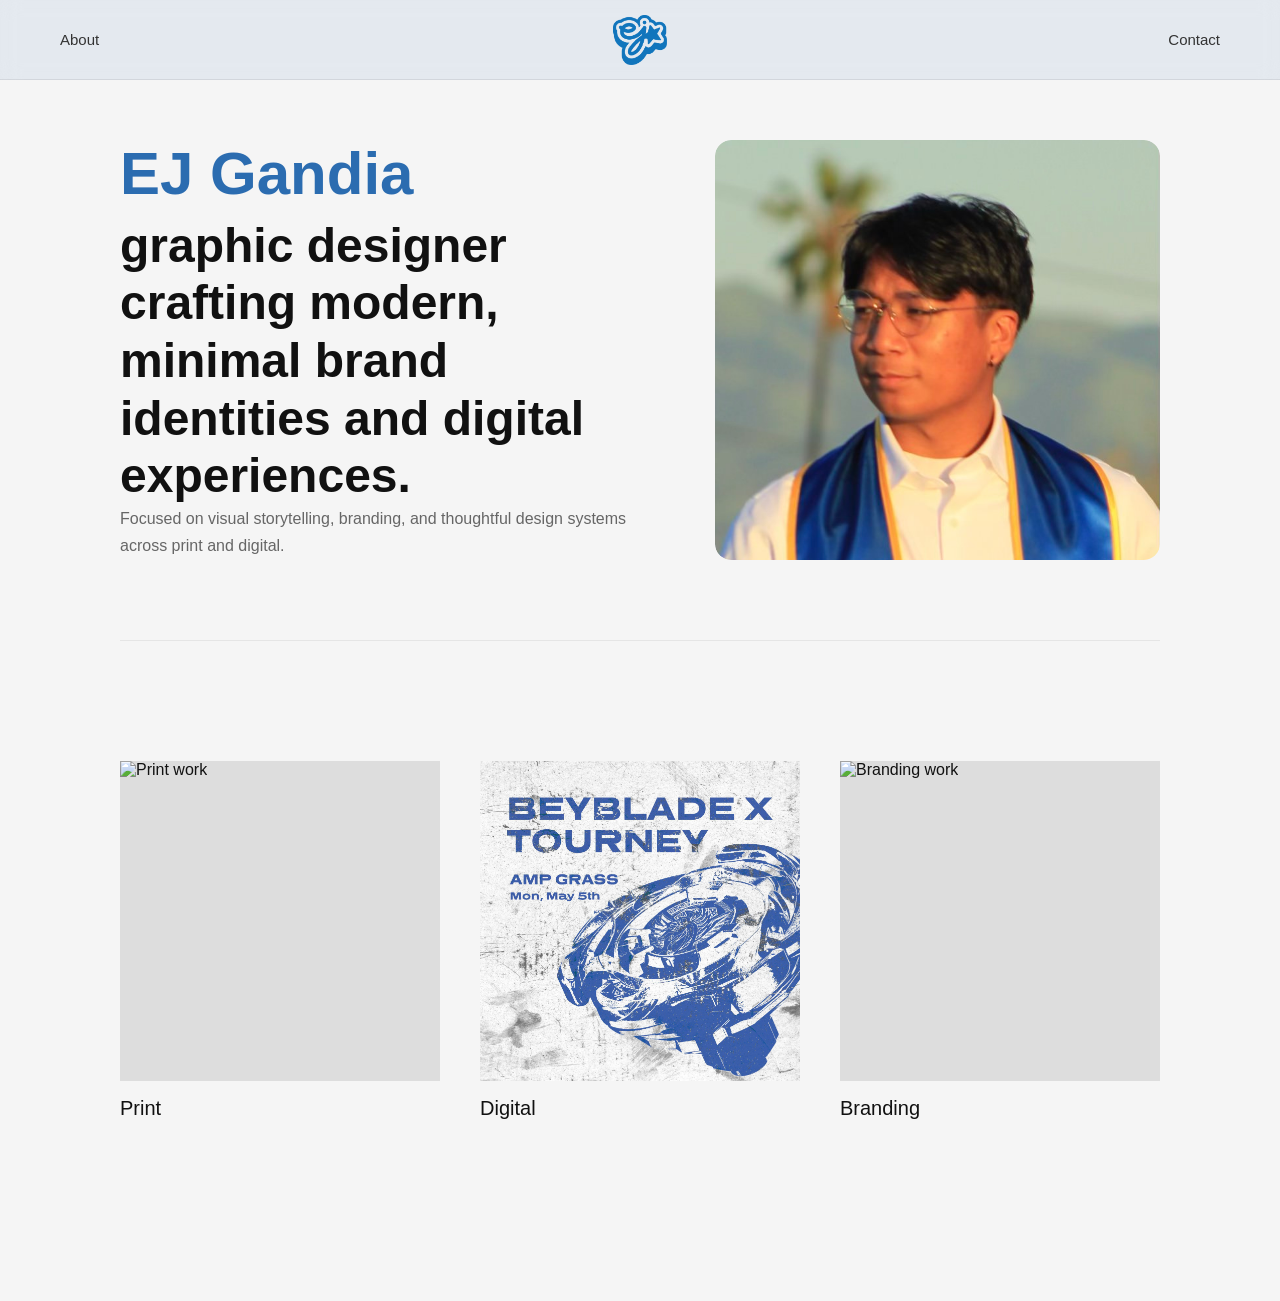
==== commit 466278f1: "Update index.html" ====
--- a/index.html
+++ b/index.html
@@ -71,7 +71,7 @@
   <!-- PRINT -->
   <a href="print.html" class="category">
     <div class="category-img">
-      <img src="images/EJBsns.png" alt="Print work">
+      <img src="images/EJBsns.png" loading="lazy" alt="Print work">
     </div>
     <h2>Print</h2>
   </a>
@@ -79,7 +79,7 @@
   <!-- DIGITAL -->
   <a href="digital.html" class="category digital">
     <div class="category-img">
-      <img src="images/bbxtourney5.jpg" alt="Digital work">
+      <img src="images/bbxtourney5.jpg" loading="lazy" alt="Digital work">
     </div>
     <h2>Digital</h2>
   </a>
@@ -87,7 +87,7 @@
   <!-- BRANDING -->
   <a href="branding.html" class="category">
     <div class="category-img">
-      <img src="images/branding.JPG" alt="Branding work">
+      <img src="images/branding.JPG" loading="lazy" alt="Branding work">
     </div>
     <h2>Branding</h2>
   </a>
--- a/styles.css
+++ b/styles.css
@@ -203,7 +203,6 @@
 
   object-fit: cover;
 
-  transform: translateX(7%);
   border-radius: 16px;
   box-shadow: 0 10px 30px rgba(0,0,0,0.08);
 }
@@ -465,6 +464,70 @@
   .about-text h1 {
     font-size: 36px;
   }
+}
+
+/* =========================
+   CONTACT PAGE (FIXED)
+   ========================= */
+
+.contact-page {
+  min-height: calc(100vh - 140px); /* fills screen under nav */
+  display: flex;
+  align-items: center;            /* vertical centering */
+  justify-content: center;        /* horizontal centering */
+  text-align: center;
+}
+
+.contact-inner {
+  max-width: 520px;
+  margin: 0 auto;
+}
+
+/* TITLE */
+.contact-page h1 {
+  font-size: 48px;
+  margin-bottom: 20px;
+}
+
+/* BODY TEXT */
+.contact-page p {
+  font-size: 18px;
+  line-height: 1.6;
+  color: var(--muted);
+  margin-bottom: 40px;
+}
+
+/* EMAIL (MAIN CTA) */
+.contact-email {
+  display: inline-block;
+  font-size: 22px;
+  color: var(--accent);
+  text-decoration: none;
+  margin-bottom: 40px;
+  font-weight: 500;
+  transition: opacity 0.2s ease;
+}
+
+.contact-email:hover {
+  opacity: 0.7;
+}
+
+/* SOCIAL LINKS */
+.contact-links {
+  display: flex;
+  justify-content: center;
+  gap: 30px;
+}
+
+.contact-links a {
+  text-decoration: none;
+  color: #555;
+  font-size: 14px;
+  transition: color 0.2s ease;
+}
+
+.contact-links a:hover {
+  color: #000;
 }
 
 /* =========================
